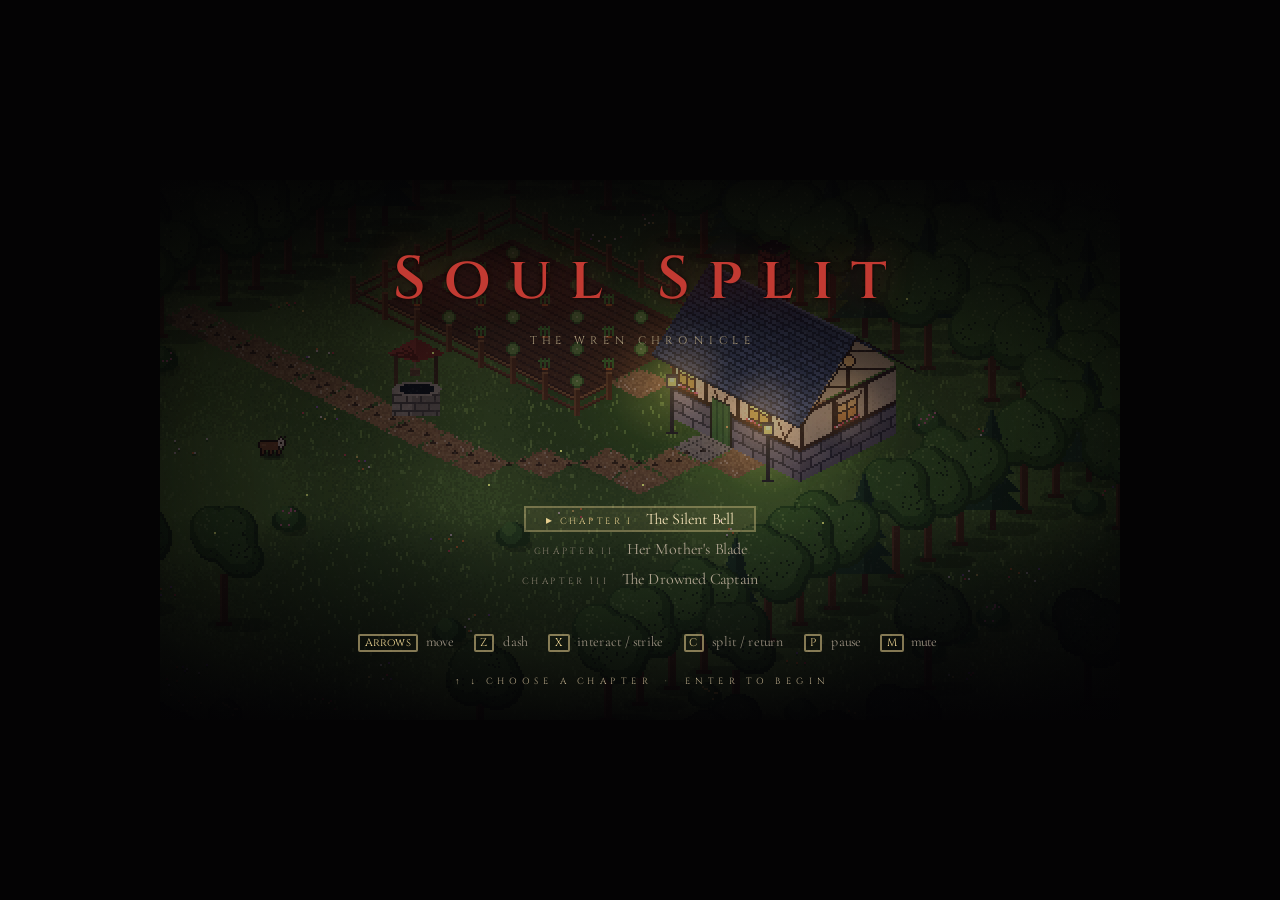
==== index.html @ d9d4cc85 "feat: split-soul" ====
<!doctype html>
<html lang="en">
<head>
<meta charset="utf-8">
<meta name="viewport" content="width=device-width,initial-scale=1">
<title>Soul Split</title>
<link href="https://fonts.googleapis.com/css2?family=Cinzel:wght@400;600&family=Cormorant+Garamond:ital,wght@0,500;1,500&display=swap" rel="stylesheet">
<link rel="stylesheet" href="style.css">
</head>
<body>
<div id="wrap">
  <canvas id="c" width="480" height="270"></canvas>
  <div id="ui">
    <div id="hud">
      <div class="bar hp"><span>Body</span><i><b id="hpb"></b></i></div>
      <div class="bar soul" id="soulrow"><span>Soul</span><i><b id="spb"></b><em></em></i></div>
      <div id="ward">Warded</div>
    </div>
    <div id="loc"></div>
    <div id="toast"></div>
    <div id="prompt"></div>
    <div id="danger">!</div>
    <div id="boss"><div class="n">The Bellwarden</div><i><b id="bossb"></b></i></div>
    <div id="dialog"><div id="who"></div><div id="line"></div><div id="next">&#9662;</div></div>
    <div id="card"><div id="cardInner"></div></div>
  </div>
</div>
<script src="src/audio.js"></script>
<script src="src/art.js"></script>
<script src="src/iso/props.js"></script>
<script src="src/iso/ship.js"></script>
<script src="src/iso/engine.js"></script>
<script src="src/iso/areas.js"></script>
<script src="src/iso/chapter3.js"></script>
<script>boot();</script>
</body>
</html>
---- style.css ----
html, body { margin: 0; height: 100%; background: #040304; overflow: hidden; }
body { display: flex; align-items: center; justify-content: center; font-family: 'Cormorant Garamond', Georgia, serif; }
#wrap { position: relative; }
canvas { display: block; image-rendering: pixelated; image-rendering: crisp-edges; }

/* UI layer is authored at 480x270 and scaled with the canvas, so text stays vector-crisp */
#ui { position: absolute; left: 0; top: 0; width: 480px; height: 270px; transform-origin: 0 0;
      pointer-events: none; color: #e6ded0; overflow: hidden; }

kbd { font-family: Cinzel, serif; font-style: normal; font-size: 5.5px; letter-spacing: .05em;
      border: .5px solid rgba(232, 208, 144, .55); border-radius: 1px; padding: 0 2px; color: #e8d090; }

/* ---- HUD ---- */
#hud { position: absolute; left: 12px; top: 10px; opacity: 0; transition: opacity .8s; }
#hud.on { opacity: 1; }
.bar { display: flex; align-items: center; gap: 6px; margin-bottom: 4px; }
.bar span { font-family: Cinzel, serif; font-size: 4.5px; letter-spacing: .3em; text-transform: uppercase; width: 22px; color: #a89878; }
.bar i { display: block; position: relative; width: 72px; height: 2px; background: rgba(255,255,255,.07);
         box-shadow: 0 0 0 .5px rgba(255,255,255,.1); }
.bar b { position: absolute; left: 0; top: 0; bottom: 0; transition: width .3s; }
.hp b { background: #a83232; box-shadow: 0 0 3px rgba(200, 50, 50, .8); }
.hp i::after { content: ''; position: absolute; inset: 0;
               background: repeating-linear-gradient(90deg, transparent 0 11.5px, #070507 11.5px 12px); }
.soul b { background: #86e6ee; box-shadow: 0 0 4px rgba(90, 240, 255, .8); }
.soul b.low { background: #d05050; box-shadow: 0 0 4px rgba(220, 70, 70, .8); }
.soul em { position: absolute; left: 25%; top: -1px; width: .5px; height: 4px; background: rgba(255,255,255,.35); }
#ward { font-family: Cinzel, serif; font-size: 4.5px; letter-spacing: .35em; text-transform: uppercase;
        color: #e8d090; margin-left: 28px; opacity: 0; transition: opacity .4s; text-shadow: 0 0 4px rgba(232,208,144,.6); }
#ward.on { opacity: 1; }

/* ---- location title / toast ---- */
#loc { position: absolute; left: 0; right: 0; top: 38px; text-align: center; font-family: Cinzel, serif;
       font-size: 12px; letter-spacing: .35em; text-indent: .35em; color: #e6ded0; opacity: 0; transition: opacity 1.4s;
       text-shadow: 0 0 8px #000, 0 0 2px #000; }
#loc small { display: block; font-size: 4.5px; letter-spacing: .5em; color: #9a8a6a; margin-bottom: 3px; }
#toast { position: absolute; left: 60px; right: 60px; top: 12px; text-align: center; font-size: 8px; font-style: italic;
         color: #d6ccb8; opacity: 0; transition: opacity .6s; text-shadow: 0 0 4px #000, 0 0 2px #000; }

/* ---- world-anchored labels ---- */
.ft { position: absolute; transform: translate(-50%, -100%); font-family: Cinzel, serif; font-size: 5px;
      letter-spacing: .18em; white-space: nowrap; text-shadow: 0 0 3px #000, 0 0 1px #000; }
#prompt { position: absolute; transform: translate(-50%, -100%); font-size: 7px; font-style: italic; color: #d6ccb8;
          white-space: nowrap; opacity: 0; transition: opacity .2s; text-shadow: 0 0 3px #000; }
#prompt.on { opacity: 1; }
#danger { position: absolute; transform: translate(-50%, -100%); font-family: Cinzel, serif; font-size: 13px; color: #e04040;
          text-shadow: 0 0 6px rgba(255, 40, 40, .8); opacity: 0; }

/* ---- boss ---- */
#boss { position: absolute; left: 140px; right: 140px; top: 14px; text-align: center; opacity: 0; transition: opacity .8s; }
#boss.on { opacity: 1; }
#boss .n { font-family: Cinzel, serif; font-size: 5.5px; letter-spacing: .4em; text-indent: .4em; color: #c8a878; text-shadow: 0 0 4px #000; }
#boss i { display: block; position: relative; height: 2px; background: rgba(255,255,255,.07); margin-top: 4px;
          box-shadow: 0 0 0 .5px rgba(255,255,255,.1); }
#boss b { position: absolute; left: 0; top: 0; bottom: 0; background: #c09a40; box-shadow: 0 0 4px rgba(220, 170, 70, .8); transition: width .2s; }

/* ---- dialogue ---- */
#dialog { position: absolute; left: 56px; right: 56px; bottom: 12px; padding: 8px 14px 10px;
          background: linear-gradient(180deg, rgba(12, 9, 13, .9), rgba(6, 5, 8, .95));
          border-top: .5px solid rgba(184, 160, 112, .55); border-bottom: .5px solid rgba(184, 160, 112, .2);
          opacity: 0; transform: translateY(4px); transition: opacity .25s, transform .25s; }
#dialog.on { opacity: 1; transform: none; }
#who { font-family: Cinzel, serif; font-size: 5.5px; letter-spacing: .32em; text-transform: uppercase; margin-bottom: 4px; }
#line { font-size: 10px; line-height: 1.32; min-height: 27px; }
#line.mem { font-style: italic; color: #b8dce0; }
#line.note { font-style: italic; color: #d8ccb0; }
#line.voice { font-family: Cinzel, serif; font-size: 7.5px; letter-spacing: .14em; line-height: 1.6; color: #e07060; }
#next { position: absolute; right: 9px; bottom: 5px; font-size: 6px; color: #e8d090; animation: bob 1.1s ease-in-out infinite; }
@keyframes bob { 50% { transform: translateY(1.5px); } }

/* ---- full-screen cards (title, story, death) ---- */
#card { position: absolute; inset: 0; display: flex; align-items: center; justify-content: center; flex-direction: column;
        text-align: center; background: rgba(3, 2, 4, .94); opacity: 0; transition: opacity .9s; }
#card.on { opacity: 1; }
#card.clear { background: linear-gradient(180deg, rgba(3,2,4,.15) 0%, rgba(3,2,4,.78) 28%, rgba(3,2,4,.78) 72%, rgba(3,2,4,.15) 100%); }
#card.titlescreen { background: linear-gradient(180deg, rgba(3,2,4,.88) 0%, rgba(3,2,4,.15) 42%, rgba(3,2,4,.15) 62%, rgba(3,2,4,.9) 100%); }
#card.titlescreen #cardInner { height: 100%; justify-content: space-between; padding: 30px 0 16px; box-sizing: border-box; }
#card.titlescreen .press { color: #b8a888; margin-top: 10px; }
#cardInner { transition: opacity .35s; display: flex; flex-direction: column; align-items: center; }
.title { font-family: Cinzel, serif; font-weight: 600; font-size: 30px; letter-spacing: .32em; text-indent: .32em;
         color: #c23a32; text-shadow: 0 0 18px rgba(194, 58, 50, .45), 0 0 2px #000; }
.sub { font-family: Cinzel, serif; font-size: 5.5px; letter-spacing: .5em; text-indent: .5em; text-transform: uppercase; color: #a89878; margin-top: 7px; }
.chapter { font-family: Cinzel, serif; font-size: 16px; letter-spacing: .25em; text-indent: .25em; color: #e6ded0; margin-top: 6px; }
.prose { font-size: 12px; font-style: italic; line-height: 1.55; max-width: 310px; color: #ddd4c4; }
.prose em { color: #e8d090; }
.press { font-family: Cinzel, serif; font-size: 4.5px; letter-spacing: .5em; text-indent: .5em; text-transform: uppercase;
         color: #7a7060; margin-top: 24px; animation: pulse 2.4s ease-in-out infinite; }
.controls { font-size: 7px; color: #9a9080; margin-top: 18px; line-height: 2; }
.controls kbd { margin: 0 2px 0 8px; }
@keyframes pulse { 50% { opacity: .35; } }

/* chapter select */
.chapters { display: flex; flex-direction: column; align-items: center; gap: 2px; margin-bottom: 6px; }
.chapters div { font-family: 'Cormorant Garamond', serif; font-size: 8px; color: #b0a490; padding: 1px 10px; border: .5px solid transparent; }
.chapters div span { font-family: Cinzel, serif; font-size: 4.5px; letter-spacing: .3em; text-transform: uppercase; margin-right: 6px; color: #8a8070; }
.chapters div.sel { color: #f4e2b8; border-color: rgba(232,208,144,.35); background: rgba(232,208,144,.07); }
.chapters div.sel span { color: #e8d090; }
.chapters div.sel::before { content: '\25B8'; color: #e8d090; margin-right: 4px; font-size: 6px; }
.prose.letter { font-style: italic; color: #e0d4b8; line-height: 1.7; max-width: 300px; margin: 8px auto 0; }
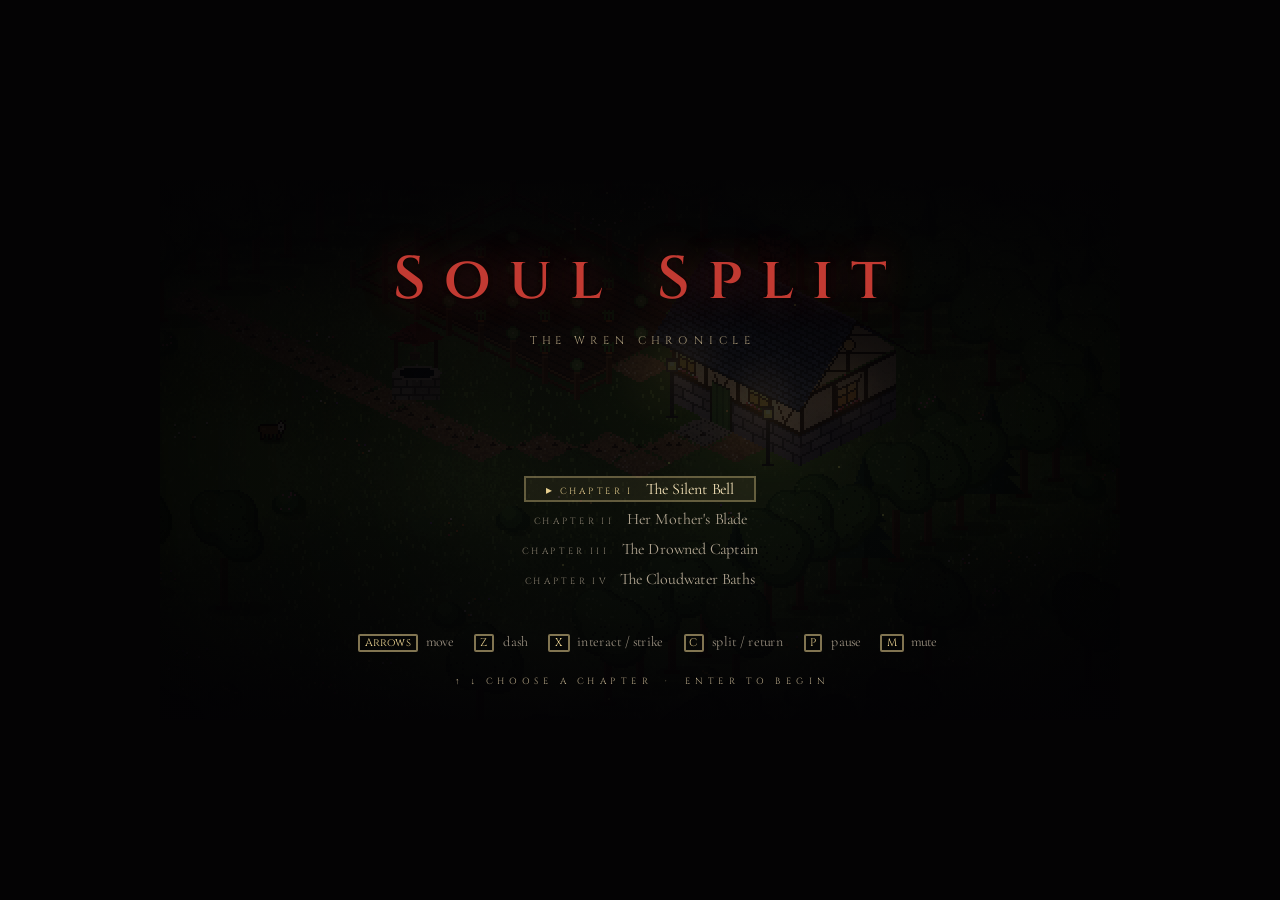
==== commit 767557d4: "feat: Chapter IV — The Cloudwater Baths Saltmere port town (quay, square, Steam Lane, closed distric" ====
--- a/index.html
+++ b/index.html
@@ -30,8 +30,10 @@
 <script src="src/iso/props.js"></script>
 <script src="src/iso/ship.js"></script>
 <script src="src/iso/engine.js"></script>
+<script src="src/iso/saltmere.js"></script>
 <script src="src/iso/areas.js"></script>
 <script src="src/iso/chapter3.js"></script>
+<script src="src/iso/chapter4.js"></script>
 <script>boot();</script>
 </body>
 </html>
